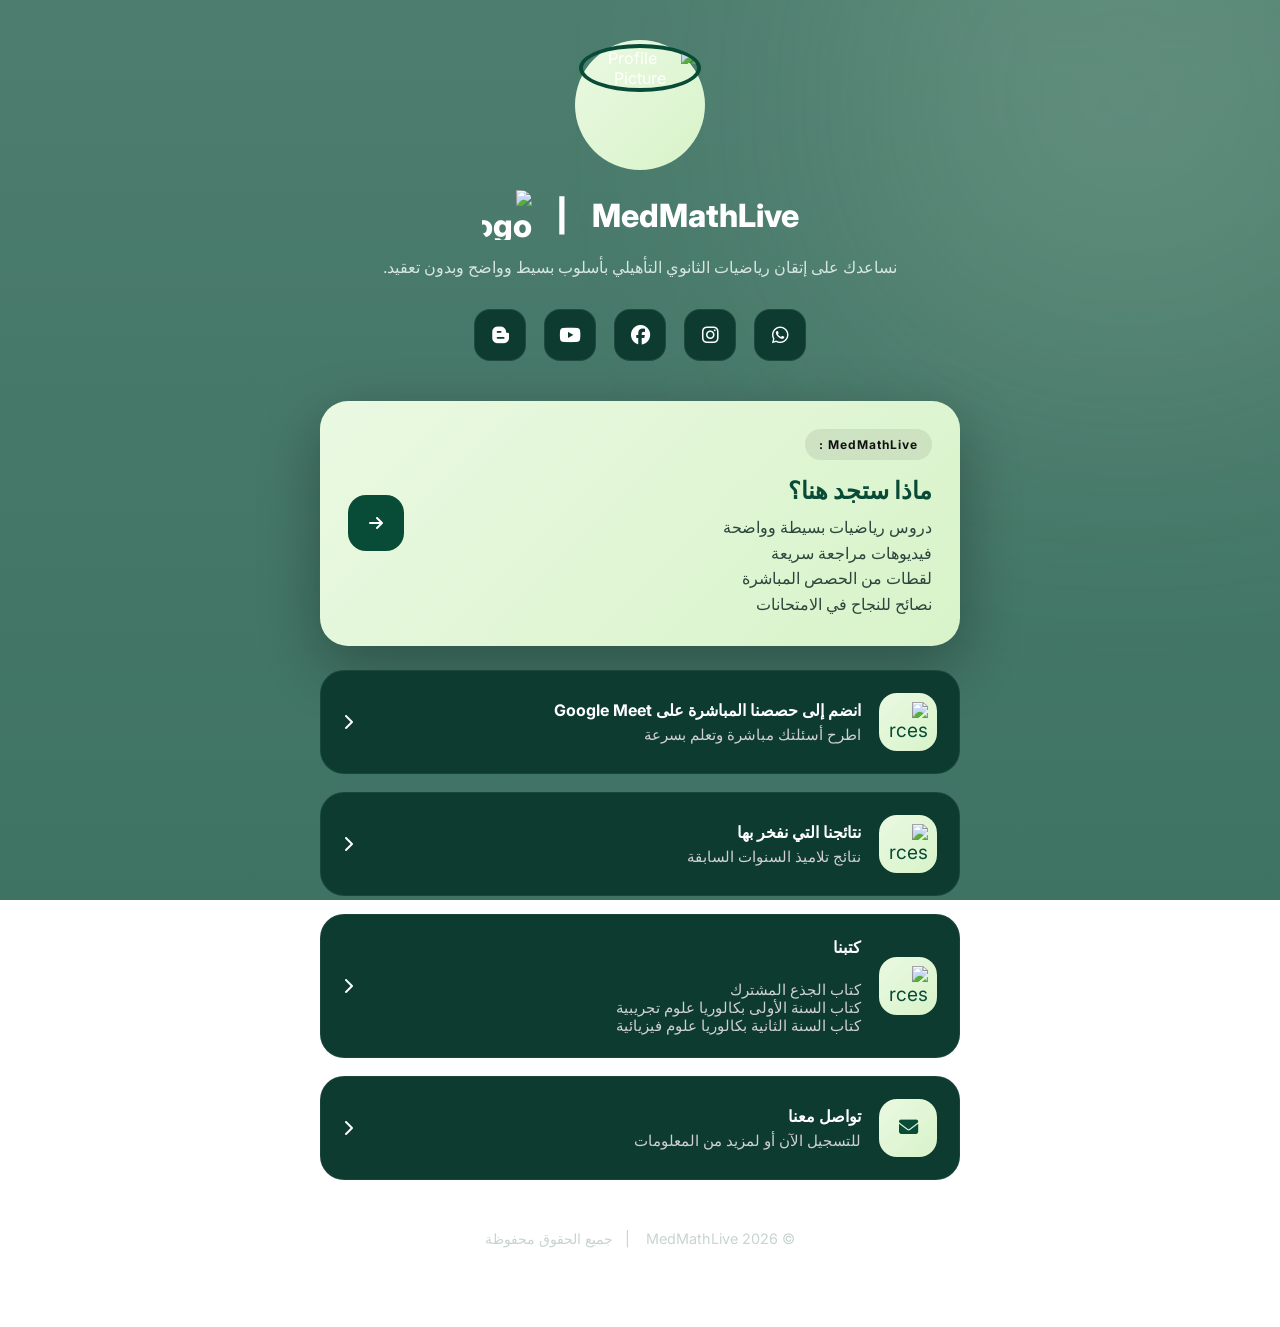
==== ar.html @ f5847820 "Add files via upload" ====
<!-- index.html -->
<!DOCTYPE html>
<html lang="ar" dir="rtl">
<head>
  <meta charset="UTF-8" />
  <meta name="viewport" content="width=device-width, initial-scale=1.0" />
  <title>MedMathLive</title>

  <!-- Google Font -->
  <link rel="preconnect" href="https://fonts.googleapis.com">
  <link rel="preconnect" href="https://fonts.gstatic.com" crossorigin>
  <link href="https://fonts.googleapis.com/css2?family=Inter:wght@400;500;600;700;800&display=swap" rel="stylesheet">

  <!-- Icons -->
  <link
    rel="stylesheet"
    href="https://cdnjs.cloudflare.com/ajax/libs/font-awesome/6.5.1/css/all.min.css"
  />

  <link rel="stylesheet" href="style.css" />
</head>

<body>

  <div class="background-glow"></div>

  <!-- 🌐 LANGUAGE SWITCHER -->
  <div class="lang-switcher">
    <a href="index.html" class="lang-btn">
    <img src="images/FranceFlag.png" alt="French" class="flag-icon">
    Français
    </a>

   <a href="en.html" class="lang-btn">
   <img src="images/uk-flag.png" alt="English" class="flag-icon">
  English
    </a>
  </div>

  <main class="container">

    <!-- Profile Section -->
    <section class="profile-section">

      <div class="profile-ring">
        <img
          src="images/imageprofile.png"
          alt="Profile Picture"
          class="profile-image"
        />
      </div>

      <h1 class="title">
     MedMathLive&nbsp;&nbsp;&nbsp;&nbsp;| &nbsp;    
      <img src="images/logo.png" alt="Logo"   class="title-logo">
     </h1>

      <p class="bio">
        نساعدك على إتقان رياضيات الثانوي التأهيلي بأسلوب بسيط وواضح وبدون تعقيد.
      </p>

      <div class="socials">

        <a href="https://wa.me/+212695561117" target="_blank">
        <i class="fab fa-whatsapp"></i>
        </a>

        <a href="https://www.instagram.com/medmathlive/" target="_blank">
          <i class="fab fa-instagram"></i>
        </a>

        <a href="https://web.facebook.com/MedMathLive" target="_blank">
          <i class="fab fa-facebook"></i>
        </a>

        <a href="https://www.youtube.com/@MedMathLive" target="_blank">
          <i class="fab fa-youtube"></i>
        </a>

        <a href="https://MedMathLive.blogspot.com" target="_blank">
  <i class="fab fa-blogger-b"></i>
</a>

      </div>

    </section>

    <!-- Featured CTA -->
    <a href="https://example.com" class="featured-card" target="_blank">

      <div class="featured-content">
        <span class="featured-badge">MedMathLive :</span>

        <h2>ماذا ستجد هنا؟</h2>

        <p>
          دروس رياضيات بسيطة وواضحة<br>
          فيديوهات مراجعة سريعة<br>
          لقطات من الحصص المباشرة<br>
          نصائح للنجاح في الامتحانات
        </p>
      </div>

      <div class="featured-arrow">
        <i class="fa-solid fa-arrow-right"></i>
      </div>

    </a>

    <!-- Links -->
    <section class="links-section">

      <a href="https://example.com" class="link-card" target="_blank">
     <div class="link-left">
    <div class="icon-box">
      <img src="images/googlemeetlogo.png" alt="Resources" class="custom-icon">
    </div>

          <div>
            <h3>انضم إلى حصصنا المباشرة على Google Meet</h3>
            <p>اطرح أسئلتك مباشرة وتعلم بسرعة</p>
          </div>
        </div>

        <i class="fa-solid fa-chevron-right"></i>
      </a>

      <a href="https://example.com" class="link-card" target="_blank">
     <div class="link-left">
    <div class="icon-box">
      <img src="images/clipboard-check.png" alt="Resources" class="custom-icon">
    </div>
  
     <div>
      <h3>نتائجنا التي نفخر بها</h3>
      <p>نتائج تلاميذ السنوات السابقة</p>
    </div>
    </div>

    <i class="fa-solid fa-chevron-right"></i>
    </a>

      <a href="https://example.com" class="link-card" target="_blank">
     <div class="link-left">
    <div class="icon-box">
      <img src="images/book.png" alt="Resources" class="custom-icon">
    </div>

          <div>
            <h3>كتبنا</h3>
            <p class="multi-line">
كتاب الجذع المشترك
كتاب السنة الأولى بكالوريا علوم تجريبية
كتاب السنة الثانية بكالوريا علوم فيزيائية
            </p>
          </div>
        </div>

        <i class="fa-solid fa-chevron-right"></i>
      </a>

      <a href="mailto:mathslives20@gmail.com" class="link-card">
        <div class="link-left">
          <div class="icon-box">
            <i class="fa-solid fa-envelope"></i>
          </div>

          <div>
            <h3>تواصل معنا</h3>
            <p>للتسجيل الآن أو لمزيد من المعلومات</p>
          </div>
        </div>

        <i class="fa-solid fa-chevron-right"></i>
      </a>

    </section>

    <footer>
      <p>© 2026 MedMathLive&nbsp;&nbsp;&nbsp;&nbsp;| &nbsp; جميع الحقوق محفوظة</p>
    </footer>

  </main>

</body>
</html>
---- style.css ----
/* style.css */

*{
  margin:0;
  padding:0;
  box-sizing:border-box;
}

body{
  font-family:'Inter',sans-serif;

  background:
    linear-gradient(
      rgba(8,75,55,0.72),
      rgba(8,75,55,0.78)
    ),
    url("images/backimage.png");

  background-size:cover;
  background-position:center;
  background-attachment:fixed;

  color:white;
  min-height:100vh;
  overflow-x:hidden;
  position:relative;
}

.background-glow{
  position:fixed;
  width:500px;
  height:500px;
  background:linear-gradient(
    135deg,
    #eaf9e2,
    #d8f3c9
  );
  filter:blur(140px);
  opacity:0.18;
  top:-150px;
  right:-100px;
  z-index:0;
}

.container{
  width:100%;
  max-width:680px;
  margin:auto;
  padding:40px 20px 80px;
  position:relative;
  z-index:1;
}

/* Profile */

.profile-section{
  text-align:center;
  margin-bottom:40px;
}

.profile-ring{
  width:130px;
  height:130px;
  margin:auto;
  border-radius:50%;
  padding:4px;
  background:linear-gradient(
    135deg,
    #eaf9e2,
    #d8f3c9
  );
  margin-bottom:20px;
}

.profile-image{
  width:100%;
  height:100%;
  object-fit:cover;
  border-radius:50%;
  border:4px solid #084b37;
}

.profile-section h1{
  font-size:2rem;
  font-weight:800;
  margin-bottom:14px;
}

.bio{
  max-width:520px;
  margin:auto;
  color:#d6e6df;
  line-height:1.7;
  font-size:1rem;
}

/* Socials */

.socials{
  display:flex;
  justify-content:center;
  gap:18px;
  margin-top:28px;
}

.socials a{
  width:52px;
  height:52px;
  border-radius:16px;
  background:#0d3b2f;
  display:flex;
  align-items:center;
  justify-content:center;
  text-decoration:none;
  color:white;
  font-size:1.2rem;
  transition:0.3s ease;
  border:1px solid rgba(255,255,255,0.08);
}

.socials a:hover{
  transform:translateY(-4px);
  background:#115340;
}

/* Featured Card */

.featured-card{
  display:flex;
  justify-content:space-between;
  align-items:center;
  gap:20px;
  text-decoration:none;
  color:#111;

  background:linear-gradient(
    135deg,
    #eaf9e2,
    #d8f3c9
  );

  padding:28px;
  border-radius:28px;
  margin-bottom:24px;

  box-shadow:
    0 20px 60px rgba(0,0,0,0.3);

  transition:0.3s ease;
}

.featured-card:hover{
  transform:translateY(-4px);
}

.featured-badge{
  display:inline-block;
  background:rgba(0,0,0,0.08);
  padding:8px 14px;
  border-radius:999px;
  font-size:0.75rem;
  font-weight:700;
  letter-spacing:1px;
  margin-bottom:16px;
}

.featured-card h2{
  font-size:1.5rem;
  margin-bottom:10px;
  color:#084b37;
}

.featured-card p{
  color:#2b463c;
  line-height:1.6;
}

.featured-arrow{
  min-width:56px;
  height:56px;
  border-radius:18px;
  background:#084b37;
  display:flex;
  align-items:center;
  justify-content:center;
  color:white;
  font-size:1rem;
}

/* Links */

.links-section{
  display:flex;
  flex-direction:column;
  gap:18px;
}

.link-card{
  background:#0d3b2f;
  border:1px solid rgba(255,255,255,0.06);
  border-radius:24px;
  padding:22px;

  display:flex;
  align-items:center;
  justify-content:space-between;

  text-decoration:none;
  color:white;

  transition:0.3s ease;
}

.link-card:hover{
  transform:translateY(-3px);
  background:#115340;
}

.link-left{
  display:flex;
  align-items:center;
  gap:18px;
}

.icon-box{
  width:58px;
  height:58px;
  border-radius:18px;

  background:linear-gradient(
    135deg,
    #eaf9e2,
    #d8f3c9
  );

  display:flex;
  align-items:center;
  justify-content:center;

  color:#084b37;
  font-size:1.2rem;
}

.link-card h3{
  font-size:1rem;
  margin-bottom:6px;
}

.link-card p{
  color:#d0d0d0;
  font-size:0.92rem;
}

/* Footer */

footer{
  text-align:center;
  margin-top:50px;
  color:#c7d4cf;
  font-size:0.9rem;
}

/* Mobile */

@media(max-width:600px){

  .featured-card{
    flex-direction:column;
    align-items:flex-start;
  }

  .featured-arrow{
    width:100%;
  }

  .profile-section h1{
    font-size:1.7rem;
  }

}


/* 🌐 LANGUAGE SWITCHER */
.lang-switcher{
  position:absolute;
  top:20px;
  right:20px;
  display:flex;
  gap:10px;
  z-index:999;
}

.lang-btn{
  padding:10px 14px;
  border-radius:12px;
  background:#0d3b2f;
  border:1px solid rgba(255,255,255,0.08);
  color:white;
  text-decoration:none;
  font-size:0.85rem;
  font-weight:600;
  transition:0.3s ease;
  backdrop-filter: blur(10px);
}

.lang-btn:hover{
  transform:translateY(-2px);
  background:#115340;
}

.flag-icon{
  width:20px;
  height:20px;
  object-fit:cover;
  border-radius:3px;
  margin-right:8px;
  vertical-align:middle;
}

.lang-btn{
  display:flex;
  align-items:center;
  gap:8px;
}

.title{
  display:flex;
  align-items:center;
  justify-content:center;
  gap:12px;
}

.title-logo{
  width:50px;
  height:50px;
  object-fit:cover;
  border-radius:12px;
}

.custom-icon {
  width: 40px;
  height: 40px;
  object-fit: contain;
}


.multi-line {
  white-space: pre-line;
}
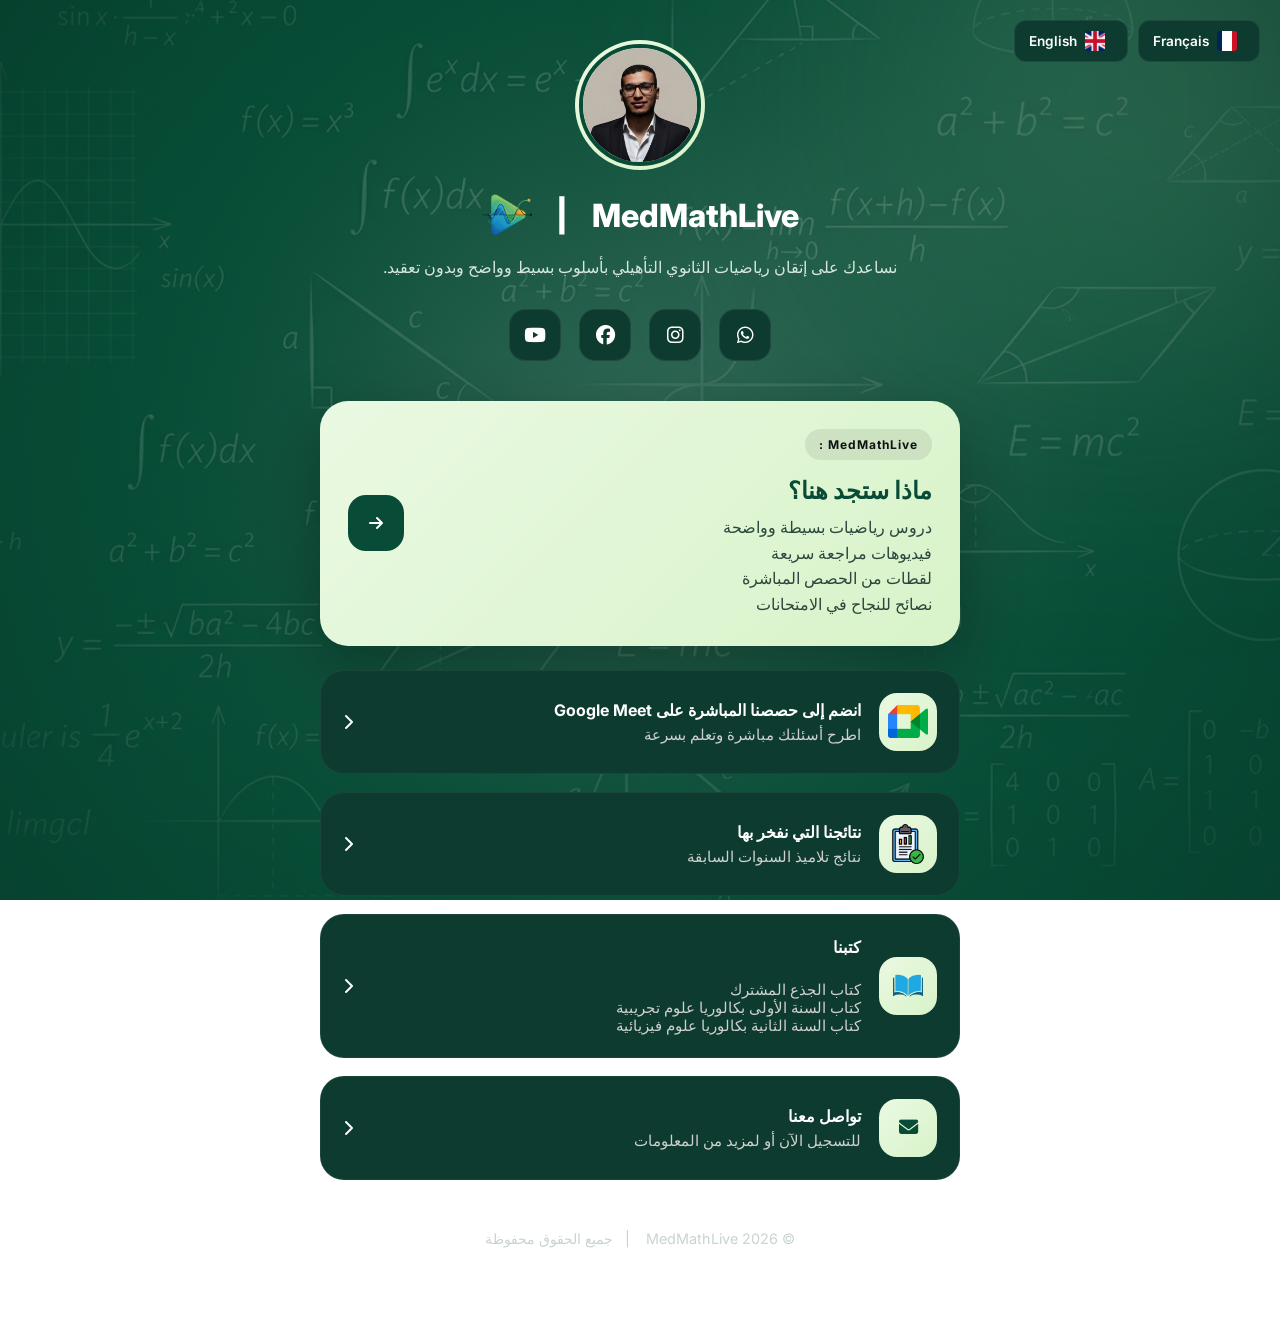
==== commit 226ae5fa: "Add files via upload" ====
--- a/ar.html
+++ b/ar.html
@@ -76,10 +76,6 @@
         <a href="https://www.youtube.com/@MedMathLive" target="_blank">
           <i class="fab fa-youtube"></i>
         </a>
-
-        <a href="https://MedMathLive.blogspot.com" target="_blank">
-  <i class="fab fa-blogger-b"></i>
-</a>
 
       </div>
 
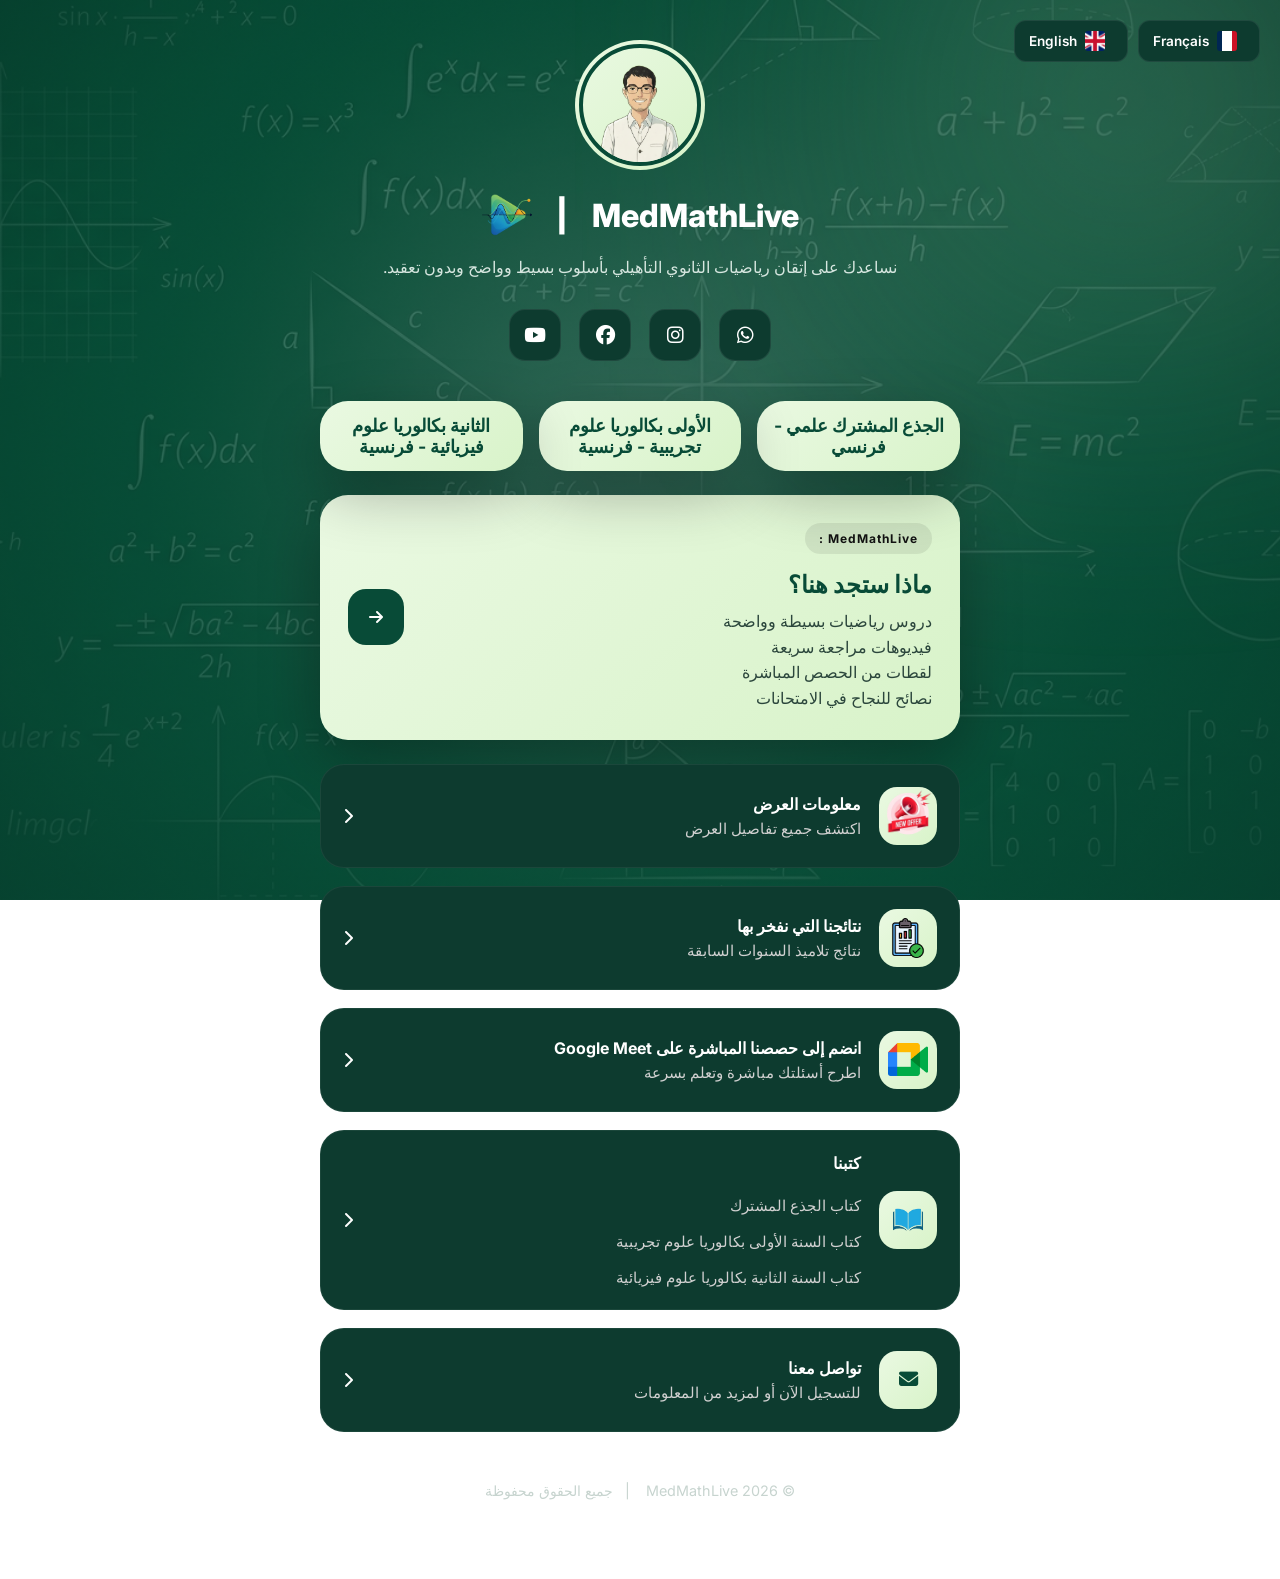
==== commit 7c014eac: "Add files via upload" ====
--- a/ar.html
+++ b/ar.html
@@ -12,10 +12,8 @@
   <link href="https://fonts.googleapis.com/css2?family=Inter:wght@400;500;600;700;800&display=swap" rel="stylesheet">
 
   <!-- Icons -->
-  <link
-    rel="stylesheet"
-    href="https://cdnjs.cloudflare.com/ajax/libs/font-awesome/6.5.1/css/all.min.css"
-  />
+  <link rel="stylesheet"
+        href="https://cdnjs.cloudflare.com/ajax/libs/font-awesome/6.5.1/css/all.min.css"/>
 
   <link rel="stylesheet" href="style.css" />
 </head>
@@ -27,13 +25,13 @@
   <!-- 🌐 LANGUAGE SWITCHER -->
   <div class="lang-switcher">
     <a href="index.html" class="lang-btn">
-    <img src="images/FranceFlag.png" alt="French" class="flag-icon">
-    Français
+      <img src="images/FranceFlag.png" alt="French" class="flag-icon">
+      Français
     </a>
 
-   <a href="en.html" class="lang-btn">
-   <img src="images/uk-flag.png" alt="English" class="flag-icon">
-  English
+    <a href="en.html" class="lang-btn">
+      <img src="images/uk-flag.png" alt="English" class="flag-icon">
+      English
     </a>
   </div>
 
@@ -47,13 +45,14 @@
           src="images/imageprofile.png"
           alt="Profile Picture"
           class="profile-image"
+          id="profileImg"
         />
       </div>
 
       <h1 class="title">
-     MedMathLive&nbsp;&nbsp;&nbsp;&nbsp;| &nbsp;    
-      <img src="images/logo.png" alt="Logo"   class="title-logo">
-     </h1>
+        MedMathLive&nbsp;&nbsp;&nbsp;&nbsp;| &nbsp;
+        <img src="images/logo.png" alt="Logo" class="title-logo">
+      </h1>
 
       <p class="bio">
         نساعدك على إتقان رياضيات الثانوي التأهيلي بأسلوب بسيط وواضح وبدون تعقيد.
@@ -62,7 +61,7 @@
       <div class="socials">
 
         <a href="https://wa.me/+212695561117" target="_blank">
-        <i class="fab fa-whatsapp"></i>
+          <i class="fab fa-whatsapp"></i>
         </a>
 
         <a href="https://www.instagram.com/medmathlive/" target="_blank">
@@ -81,8 +80,31 @@
 
     </section>
 
+ <!-- annees -->
+   <div class="annees-row">
+
+  <a class="featured-card small-card">
+    <div class="featured-content">
+      <h2>الجذع المشترك علمي - فرنسي</h2>
+    </div>
+  </a>
+   <a class="featured-card small-card">
+    <div class="featured-content">
+      <h2>الأولى بكالوريا علوم تجريبية - فرنسية</h2>
+    </div>
+   </a>
+
+   <a class="featured-card small-card">
+    <div class="featured-content">
+      <h2>الثانية بكالوريا علوم فيزيائية - فرنسية</h2>
+    </div>
+   </a>
+    </div>
+
+
+
     <!-- Featured CTA -->
-    <a href="https://example.com" class="featured-card" target="_blank">
+    <a href="infoes.html" class="featured-card">
 
       <div class="featured-content">
         <span class="featured-badge">MedMathLive :</span>
@@ -106,52 +128,63 @@
     <!-- Links -->
     <section class="links-section">
 
-      <a href="https://example.com" class="link-card" target="_blank">
-     <div class="link-left">
-    <div class="icon-box">
-      <img src="images/googlemeetlogo.png" alt="Resources" class="custom-icon">
-    </div>
+      <a href="infoes.html" class="link-card">
+        <div class="link-left">
+          <div class="icon-box">
+            <img src="images/offreinfo.png" alt="Offer Info" class="custom-icon big-icon">
+          </div>
+
+          <div>
+            <h3>معلومات العرض</h3>
+            <p>اكتشف جميع تفاصيل العرض</p>
+          </div>
+        </div>
+        <i class="fa-solid fa-chevron-right"></i>
+      </a>
+
+      <a href="rslt.html" class="link-card">
+        <div class="link-left">
+          <div class="icon-box">
+            <img src="images/clipboard-check.png" alt="Results" class="custom-icon">
+          </div>
+
+          <div>
+            <h3>نتائجنا التي نفخر بها</h3>
+            <p>نتائج تلاميذ السنوات السابقة</p>
+          </div>
+        </div>
+        <i class="fa-solid fa-chevron-right"></i>
+      </a>
+
+      <a href="https://example.com" class="link-card">
+        <div class="link-left">
+          <div class="icon-box">
+            <img src="images/googlemeetlogo.png" alt="Google Meet" class="custom-icon">
+          </div>
 
           <div>
             <h3>انضم إلى حصصنا المباشرة على Google Meet</h3>
             <p>اطرح أسئلتك مباشرة وتعلم بسرعة</p>
           </div>
         </div>
-
-        <i class="fa-solid fa-chevron-right"></i>
-      </a>
-
-      <a href="https://example.com" class="link-card" target="_blank">
-     <div class="link-left">
-    <div class="icon-box">
-      <img src="images/clipboard-check.png" alt="Resources" class="custom-icon">
-    </div>
-  
-     <div>
-      <h3>نتائجنا التي نفخر بها</h3>
-      <p>نتائج تلاميذ السنوات السابقة</p>
-    </div>
-    </div>
-
-    <i class="fa-solid fa-chevron-right"></i>
-    </a>
-
-      <a href="https://example.com" class="link-card" target="_blank">
-     <div class="link-left">
-    <div class="icon-box">
-      <img src="images/book.png" alt="Resources" class="custom-icon">
-    </div>
+        <i class="fa-solid fa-chevron-right"></i>
+      </a>
+
+      <a href="https://example.com" class="link-card">
+        <div class="link-left">
+          <div class="icon-box">
+            <img src="images/book.png" alt="Books" class="custom-icon">
+          </div>
 
           <div>
             <h3>كتبنا</h3>
             <p class="multi-line">
-كتاب الجذع المشترك
-كتاب السنة الأولى بكالوريا علوم تجريبية
-كتاب السنة الثانية بكالوريا علوم فيزيائية
+              كتاب الجذع المشترك<br>
+              كتاب السنة الأولى بكالوريا علوم تجريبية<br>
+              كتاب السنة الثانية بكالوريا علوم فيزيائية
             </p>
           </div>
         </div>
-
         <i class="fa-solid fa-chevron-right"></i>
       </a>
 
@@ -166,7 +199,6 @@
             <p>للتسجيل الآن أو لمزيد من المعلومات</p>
           </div>
         </div>
-
         <i class="fa-solid fa-chevron-right"></i>
       </a>
 
@@ -178,5 +210,49 @@
 
   </main>
 
+<script>
+  const ring = document.querySelector(".profile-ring");
+  const img = document.getElementById("profileImg");
+
+  const img1 = "images/imageprofile.png";
+  const img2 = "images/imageprofile2.png";
+
+  let toggled = false;
+  let busy = false;
+
+  function animateSwap(targetImg) {
+    if (busy) return;
+    busy = true;
+
+    ring.classList.add("spin");
+
+    setTimeout(() => {
+      img.src = targetImg;
+    }, 500);
+
+    setTimeout(() => {
+      ring.classList.remove("spin");
+      busy = false;
+    }, 1000);
+  }
+
+  ring.addEventListener("click", () => {
+    toggled = !toggled;
+    animateSwap(toggled ? img2 : img1);
+  });
+
+  window.addEventListener("load", () => {
+    img.src = img1;
+
+    setTimeout(() => {
+      animateSwap(img2);
+
+      setTimeout(() => {
+        animateSwap(img1);
+      }, 4000);
+    }, 1000);
+  });
+</script>
+
 </body>
 </html>
--- a/style.css
+++ b/style.css
@@ -347,3 +347,247 @@
 .multi-line {
   white-space: pre-line;
 }
+
+@media (max-width: 1100px) {
+  .lang-btn {
+    padding: 4px 6px;   /* smaller padding */
+    font-size: 0.5rem; /* smaller text */
+  }
+
+  .flag-icon {
+    width: 10px;        /* smaller flag */
+    height: 10px;
+    margin-right: 2px;
+  }
+}
+
+
+.big-icon {
+    width: 60px;
+    height: 60px;
+}
+
+/* ================= SLIDER ================= */
+
+.slider-container{
+  margin-bottom:30px;
+}
+
+.slider{
+  position:relative;
+  width:100%;
+  height:420px;
+  overflow:hidden;
+  border-radius:24px;
+}
+
+/* track */
+.slider-track{
+  display:flex;
+  height:100%;
+  transition:transform 0.5s ease;
+}
+
+/* images */
+.slider-track img{
+  width:100%;
+  height:100%;
+  object-fit:contain;
+  flex-shrink:0;
+  border-radius:24px;
+  background:linear-gradient(135deg,#0d3b2f,#115340);
+}
+
+/* arrows */
+.slider-btn{
+  position:absolute;
+  top:50%;
+  transform:translateY(-50%);
+  width:45px;
+  height:45px;
+  border:none;
+  border-radius:50%;
+  background:rgba(0,0,0,0.4);
+  color:white;
+  cursor:pointer;
+  display:flex;
+  align-items:center;
+  justify-content:center;
+  z-index:10;
+  transition:0.3s ease;
+}
+
+.slider-btn:hover{
+  background:rgba(0,0,0,0.7);
+}
+
+.slider-btn.left{ left:10px; }
+.slider-btn.right{ right:10px; }
+
+/* dots */
+.dots{
+  display:flex;
+  justify-content:center;
+  align-items:center;
+  gap:10px;
+  margin-top:14px;
+}
+
+.dot{
+  width:8px;
+  height:8px;
+  border-radius:50%;
+  background:#000;
+  opacity:0.6;
+  transition:0.3s ease;
+}
+
+.dot.active{
+  background:#fff;
+  opacity:1;
+  transform:scale(1.6);
+}
+
+.slider{
+  touch-action:pan-y;
+}
+
+@media(max-width:600px){
+  .slider-btn{
+    display:none;
+  }
+}
+
+.back-btn{
+  color:white;
+  text-decoration:none;
+  font-weight:600;
+  font-size:1.1rem;
+  padding:10px 18px;
+  border-radius:12px;
+  background:rgba(255,255,255,0.1);
+  transition:0.3s ease;
+  display:flex;
+  align-items:center;
+  gap:6px;
+}
+
+.back-btn:hover{
+  background:rgba(255,255,255,0.2);
+  transform:translateY(-2px);
+}
+
+
+/* ================= ZOOM SCROLL SLIDER (FIXED RESPONSIVE) ================= */
+
+.zoom-slider .slider {
+  position: relative;
+  width: 100%;
+  height: 70vh;        /* ✅ responsive instead of fixed 500px */
+  max-height: 650px;
+  min-height: 320px;
+  overflow: hidden;
+  border-radius: 24px;
+}
+
+/* track */
+.zoom-slider .slider-track {
+  display: flex;
+  height: 100%;
+}
+
+/* slide */
+.zoom-slider .slide {
+  min-width: 100%;
+  height: 100%;
+  overflow-y: auto;
+  overflow-x: hidden;
+  background: #0d3b2f;
+  display: flex;
+  justify-content: center;
+  align-items: flex-start;
+}
+
+/* image */
+.zoom-slider .slide img {
+  width: 100%;
+  height: auto;
+  max-width: 100%;
+  display: block;
+}
+
+/* video */
+.zoom-slider iframe {
+  width: 100%;
+  height: 70vh;
+  max-height: 650px;
+  border: none;
+}
+
+/* ================= MOBILE FIX ================= */
+
+@media (max-width: 600px) {
+  .zoom-slider .slider {
+    height: 60vh;
+  }
+
+  .zoom-slider iframe {
+    height: 60vh;
+  }
+}
+
+
+/* rotation animation */
+@keyframes ringSpin {
+  0% {
+    transform: rotateY(0deg);
+  }
+  50% {
+    transform: rotateY(180deg);
+  }
+  100% {
+    transform: rotateY(360deg);
+  }
+}
+
+.profile-ring {
+  perspective: 1000px;
+}
+
+.profile-ring.spin {
+  animation: ringSpin 1s ease-in-out;
+}
+
+.annees-row {
+  display: flex;
+  gap: 16px;
+  justify-content: space-between;
+  margin-top: 20px;
+}
+
+/* make them smaller */
+.small-card {
+  flex: 1;
+  padding: 14px 16px;
+  text-align: center;
+}
+
+/* optional: make text nicer */
+.small-card h2 {
+  font-size: 18px;
+  margin: 0;
+}
+
+/* mobile fix */
+@media (max-width: 600px) {
+  .annees-row {
+    flex-direction: column;
+  }
+}
+
+.small-card {
+  display: flex;
+  align-items: center;
+  justify-content: center;
+  text-align: center;
+}
